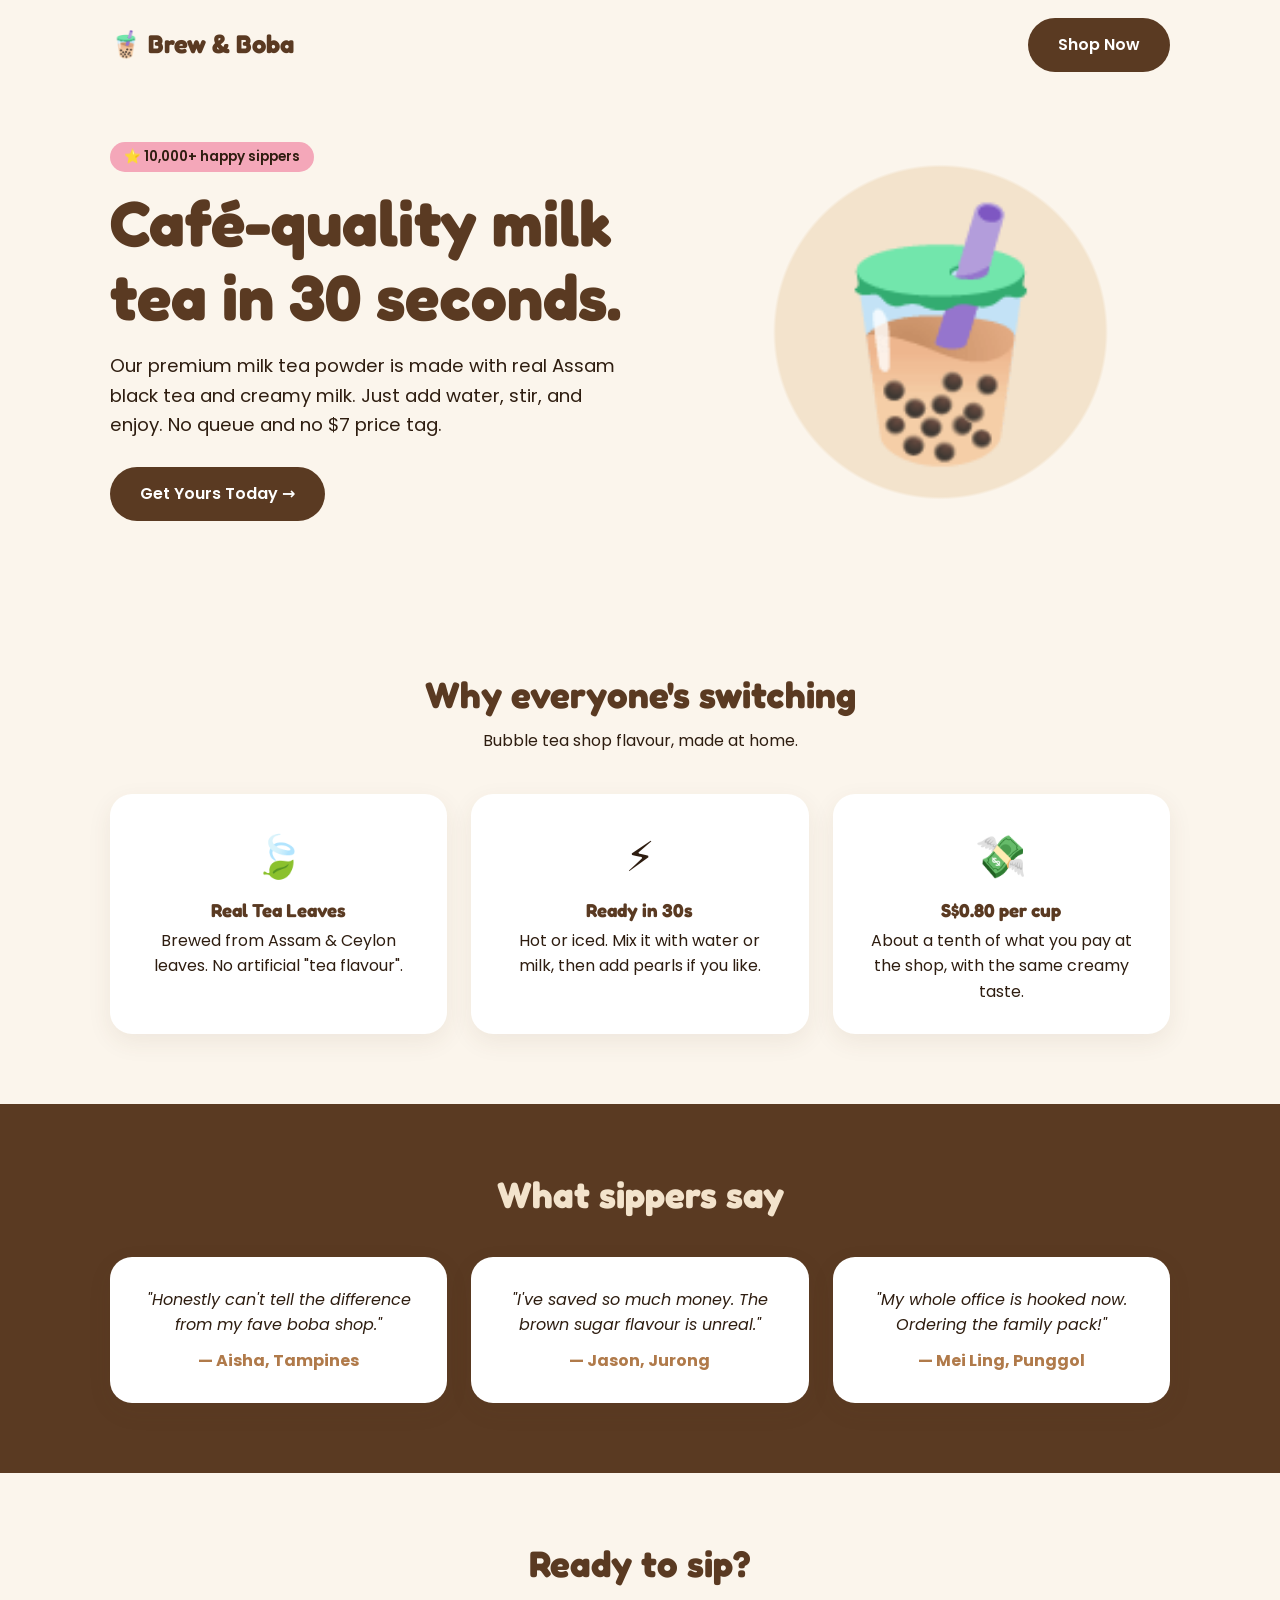
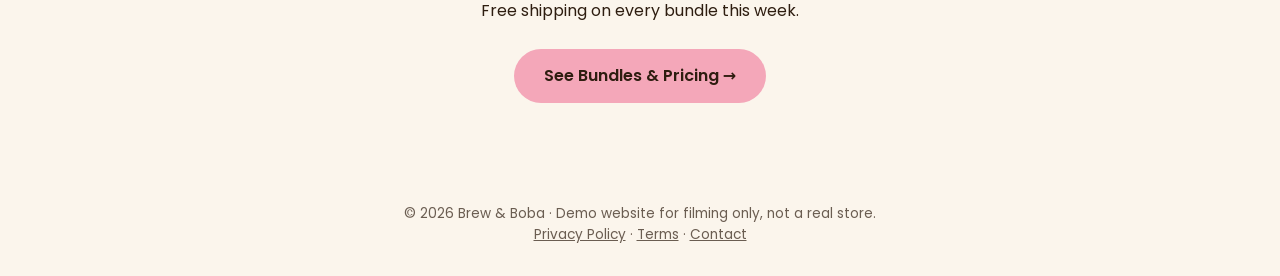
==== index.html @ b1eb2f06 "Brew & Boba demo store: landing, sales, thank-you pages with tracking" ====
<!doctype html><html lang="en"><head><meta charset="utf-8"><meta name="viewport" content="width=device-width,initial-scale=1"><link href="https://fonts.googleapis.com/css2?family=Fredoka:wght@500;700&family=Poppins:wght@400;600;700&display=swap" rel="stylesheet"><link rel="stylesheet" href="style.css"><script src="track.js"></script><title>Brew & Boba — Café Milk Tea at Home</title></head><body>
<div class="wrap"><nav><a class="logo" href="index.html">🧋 Brew &amp; Boba</a><a class="btn" href="sales.html" data-track="Nav Shop Now">Shop Now</a></nav>
<div class="hero"><div><span class="tag">⭐ 10,000+ happy sippers</span>
<h1>Café-quality milk tea in 30 seconds.</h1>
<p>Our premium milk tea powder is made with real Assam black tea and creamy milk. Just add water, stir, and enjoy. No queue and no $7 price tag.</p>
<a class="btn" href="sales.html" data-track="Hero Get Yours">Get Yours Today →</a></div><div class="cup">🧋</div></div></div>
<section><div class="wrap center"><h2>Why everyone's switching</h2><p>Bubble tea shop flavour, made at home.</p>
<div class="grid3">
<div class="card"><div class="ic">🍃</div><h3>Real Tea Leaves</h3><p>Brewed from Assam &amp; Ceylon leaves. No artificial "tea flavour".</p></div>
<div class="card"><div class="ic">⚡</div><h3>Ready in 30s</h3><p>Hot or iced. Mix it with water or milk, then add pearls if you like.</p></div>
<div class="card"><div class="ic">💸</div><h3>S$0.80 per cup</h3><p>About a tenth of what you pay at the shop, with the same creamy taste.</p></div>
</div></div></section>
<section class="band"><div class="wrap center"><h2>What sippers say</h2>
<div class="grid3">
<div class="card quote" style="color:var(--dark)">"Honestly can't tell the difference from my fave boba shop."<b>— Aisha, Tampines</b></div>
<div class="card quote" style="color:var(--dark)">"I've saved so much money. The brown sugar flavour is unreal."<b>— Jason, Jurong</b></div>
<div class="card quote" style="color:var(--dark)">"My whole office is hooked now. Ordering the family pack!"<b>— Mei Ling, Punggol</b></div>
</div></div></section>
<section><div class="wrap center"><h2>Ready to sip?</h2><p>Free shipping on every bundle this week.</p><br><a class="btn pink" href="sales.html" data-track="Bottom See Bundles">See Bundles &amp; Pricing →</a></div></section>
<footer>© 2026 Brew &amp; Boba · Demo website for filming only, not a real store.<br><a href="privacy.html" data-track="Footer Privacy">Privacy Policy</a> · <a href="terms.html" data-track="Footer Terms">Terms</a> · <a href="contact.html" data-track="Footer Contact">Contact</a></footer></body></html>
---- style.css ----
:root{--cream:#fbf5ec;--milk:#f3e3cc;--tea:#b07a4a;--brown:#5a3a22;--dark:#2e1d10;--pink:#f4a7b9;--green:#8fb573}
*{box-sizing:border-box;margin:0;padding:0}
body{font-family:'Poppins',system-ui,sans-serif;background:var(--cream);color:var(--dark);line-height:1.6}
h1,h2,h3{font-family:'Fredoka',sans-serif;line-height:1.15}
a{color:inherit}
.wrap{max-width:1100px;margin:0 auto;padding:0 20px}
nav{display:flex;justify-content:space-between;align-items:center;padding:18px 0}
.logo{font-family:'Fredoka';font-size:1.6rem;font-weight:700;color:var(--brown);text-decoration:none}
.btn{display:inline-block;background:var(--brown);color:#fff;padding:14px 30px;border-radius:999px;text-decoration:none;font-weight:600;border:0;cursor:pointer;font-size:1rem;transition:transform .15s,background .15s}
.btn:hover{transform:translateY(-2px);background:var(--tea)}
.btn.pink{background:var(--pink);color:var(--dark)}
.hero{display:grid;grid-template-columns:1.1fr .9fr;gap:40px;align-items:center;padding:50px 0 80px}
.hero h1{font-size:clamp(2.4rem,5vw,4rem);color:var(--brown)}
.hero p{font-size:1.15rem;margin:18px 0 28px;max-width:520px}
.tag{display:inline-block;background:var(--pink);padding:4px 14px;border-radius:999px;font-size:.85rem;font-weight:600;margin-bottom:14px}
.cup{font-size:clamp(9rem,20vw,15rem);text-align:center;background:radial-gradient(circle,var(--milk) 55%,transparent 56%);animation:float 3s ease-in-out infinite}
@keyframes float{50%{transform:translateY(-12px)}}
section{padding:70px 0}
.center{text-align:center}
h2{font-size:2.3rem;color:var(--brown);margin-bottom:12px}
.grid3{display:grid;grid-template-columns:repeat(3,1fr);gap:24px;margin-top:40px}
.card{background:#fff;border-radius:22px;padding:30px;box-shadow:0 8px 24px rgba(90,58,34,.08)}
.card .ic{font-size:2.6rem}
.card h3{margin:10px 0 6px;color:var(--brown)}
.band{background:var(--brown);color:var(--cream)}
.band h2{color:var(--milk)}
.quote{font-style:italic}
.quote b{display:block;font-style:normal;margin-top:10px;color:var(--tea)}
footer{text-align:center;padding:30px;font-size:.85rem;opacity:.7}
.flavors{display:grid;grid-template-columns:repeat(4,1fr);gap:18px;margin-top:30px}
.flavor{border-radius:20px;padding:26px 14px;text-align:center;font-weight:600}
.price{font-size:2.4rem;font-weight:700;color:var(--brown)}
.price s{font-size:1.2rem;opacity:.5;margin-left:8px}
.plan{position:relative;cursor:pointer;border:3px solid transparent;transition:border .15s}
.plan.sel{border-color:var(--tea)}
.plan .badge{position:absolute;top:-12px;right:18px;background:var(--pink);padding:3px 12px;border-radius:999px;font-size:.8rem;font-weight:700}
.plan ul{list-style:none;margin:14px 0}
.plan li::before{content:"✓ ";color:var(--green);font-weight:700}
form.checkout{max-width:520px;margin:30px auto 0;background:#fff;padding:32px;border-radius:22px;box-shadow:0 8px 24px rgba(90,58,34,.08)}
form label{display:block;font-weight:600;margin:14px 0 6px;font-size:.9rem}
form input{width:100%;padding:12px 14px;border:2px solid var(--milk);border-radius:12px;font:inherit}
form input:focus{outline:none;border-color:var(--tea)}
.row{display:grid;grid-template-columns:1fr 1fr;gap:12px}
.summary{display:flex;justify-content:space-between;margin:20px 0;padding-top:16px;border-top:2px dashed var(--milk);font-weight:700;font-size:1.1rem}
.note{font-size:.8rem;opacity:.6;text-align:center;margin-top:10px}
.timer{background:var(--dark);color:var(--pink);display:inline-block;padding:8px 18px;border-radius:12px;font-weight:700;margin-top:10px}
.ty{min-height:80vh;display:flex;flex-direction:column;justify-content:center;align-items:center;text-align:center;padding:40px 20px}
.ty .big{font-size:7rem;animation:float 3s ease-in-out infinite}
.receipt{background:#fff;border-radius:22px;padding:28px;margin:28px 0;min-width:300px;text-align:left;box-shadow:0 8px 24px rgba(90,58,34,.08)}
.receipt div{display:flex;justify-content:space-between;gap:30px;padding:6px 0}
.confetti{position:fixed;top:-20px;font-size:1.6rem;animation:fall linear forwards;pointer-events:none}
@keyframes fall{to{transform:translateY(110vh) rotate(540deg)}}
@media(max-width:760px){.hero,.grid3{grid-template-columns:1fr}.flavors{grid-template-columns:1fr 1fr}.hero{text-align:center}.hero p{margin-inline:auto}}
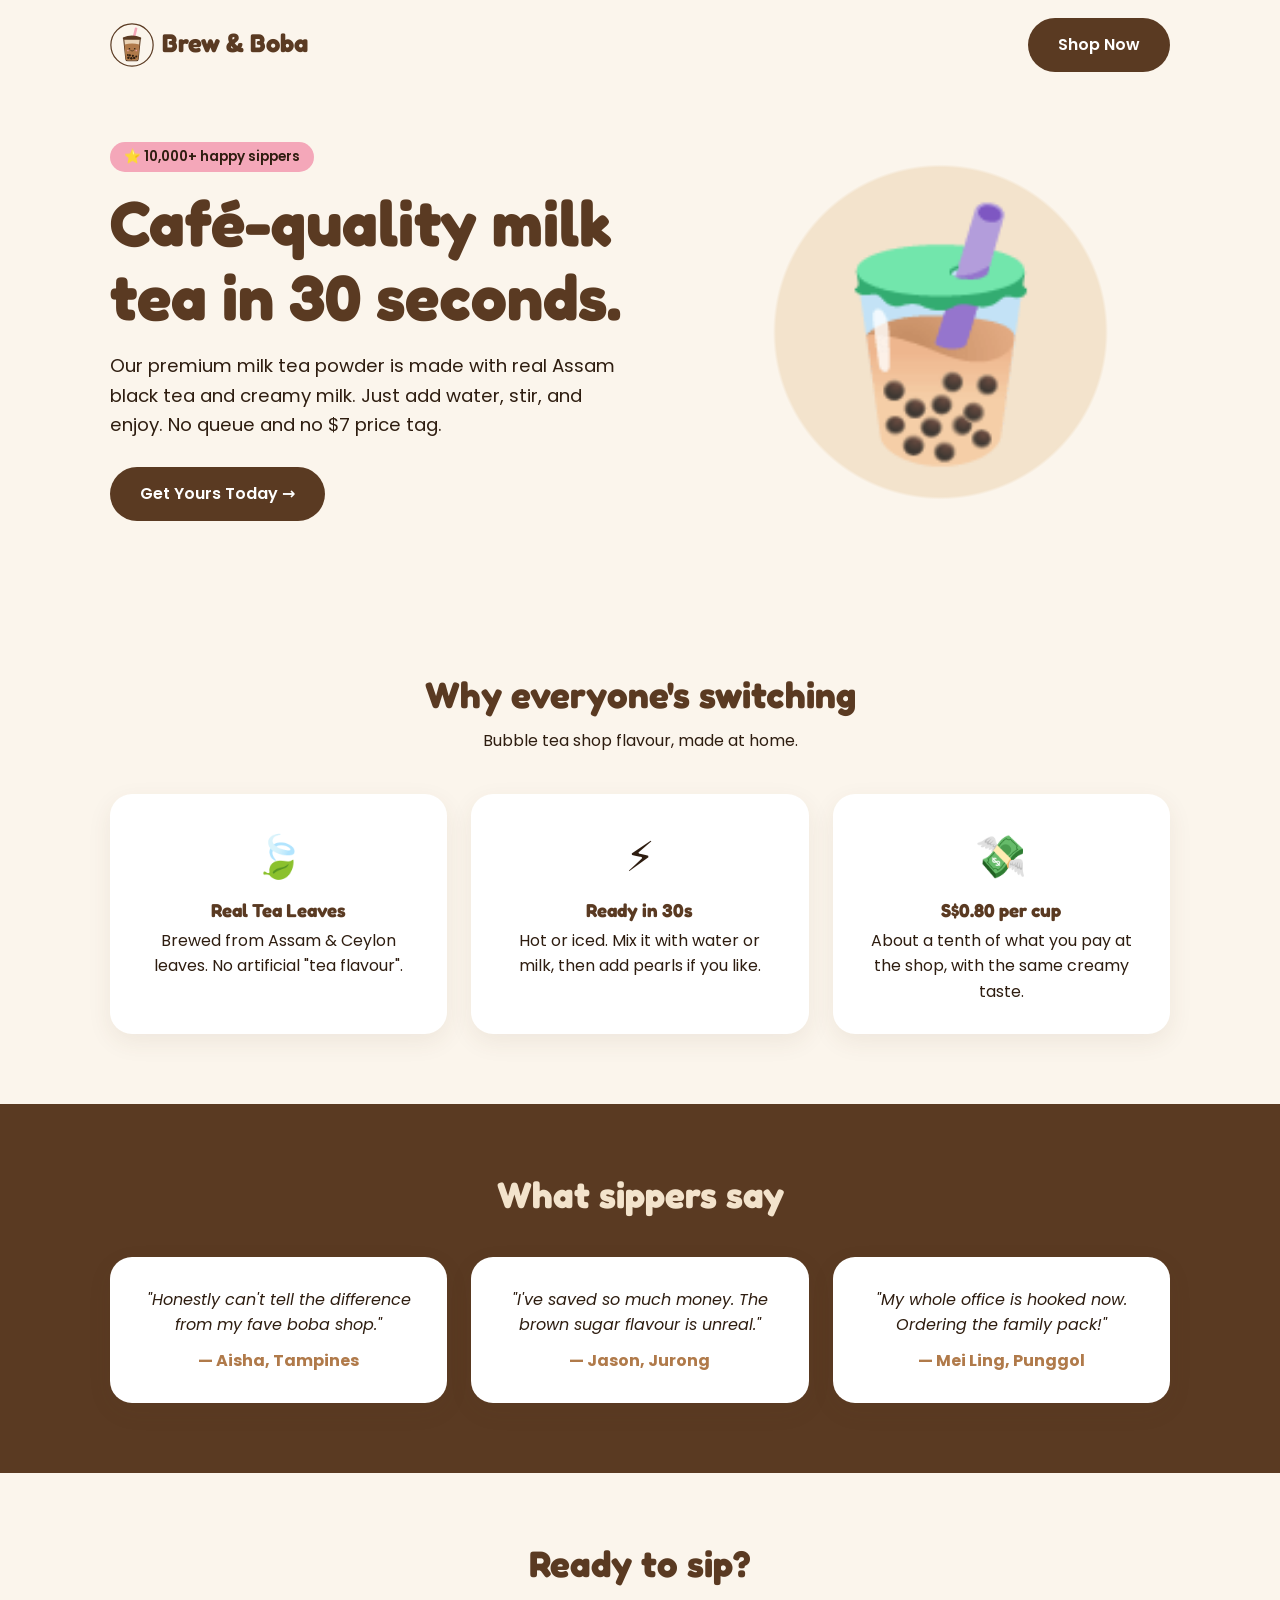
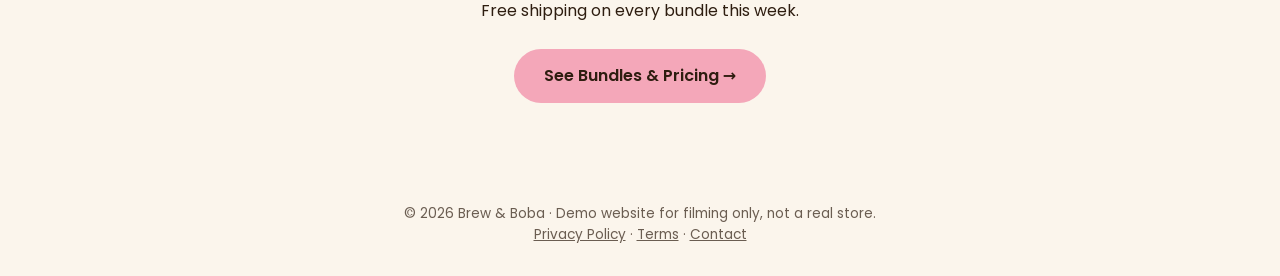
==== commit b36ab2a5: "Add logo" ====
--- a/index.html
+++ b/index.html
@@ -1,5 +1,5 @@
-<!doctype html><html lang="en"><head><meta charset="utf-8"><meta name="viewport" content="width=device-width,initial-scale=1"><link href="https://fonts.googleapis.com/css2?family=Fredoka:wght@500;700&family=Poppins:wght@400;600;700&display=swap" rel="stylesheet"><link rel="stylesheet" href="style.css"><script src="track.js"></script><title>Brew & Boba — Café Milk Tea at Home</title></head><body>
-<div class="wrap"><nav><a class="logo" href="index.html">🧋 Brew &amp; Boba</a><a class="btn" href="sales.html" data-track="Nav Shop Now">Shop Now</a></nav>
+<!doctype html><html lang="en"><head><meta charset="utf-8"><meta name="viewport" content="width=device-width,initial-scale=1"><link href="https://fonts.googleapis.com/css2?family=Fredoka:wght@500;700&family=Poppins:wght@400;600;700&display=swap" rel="stylesheet"><link rel="stylesheet" href="style.css"><script src="track.js"></script><link rel="icon" href="logo.svg"><title>Brew & Boba — Café Milk Tea at Home</title></head><body>
+<div class="wrap"><nav><a class="logo" href="index.html"><img src="logo.svg" alt="" style="height:44px;vertical-align:middle;margin-right:8px">Brew &amp; Boba</a><a class="btn" href="sales.html" data-track="Nav Shop Now">Shop Now</a></nav>
 <div class="hero"><div><span class="tag">⭐ 10,000+ happy sippers</span>
 <h1>Café-quality milk tea in 30 seconds.</h1>
 <p>Our premium milk tea powder is made with real Assam black tea and creamy milk. Just add water, stir, and enjoy. No queue and no $7 price tag.</p>
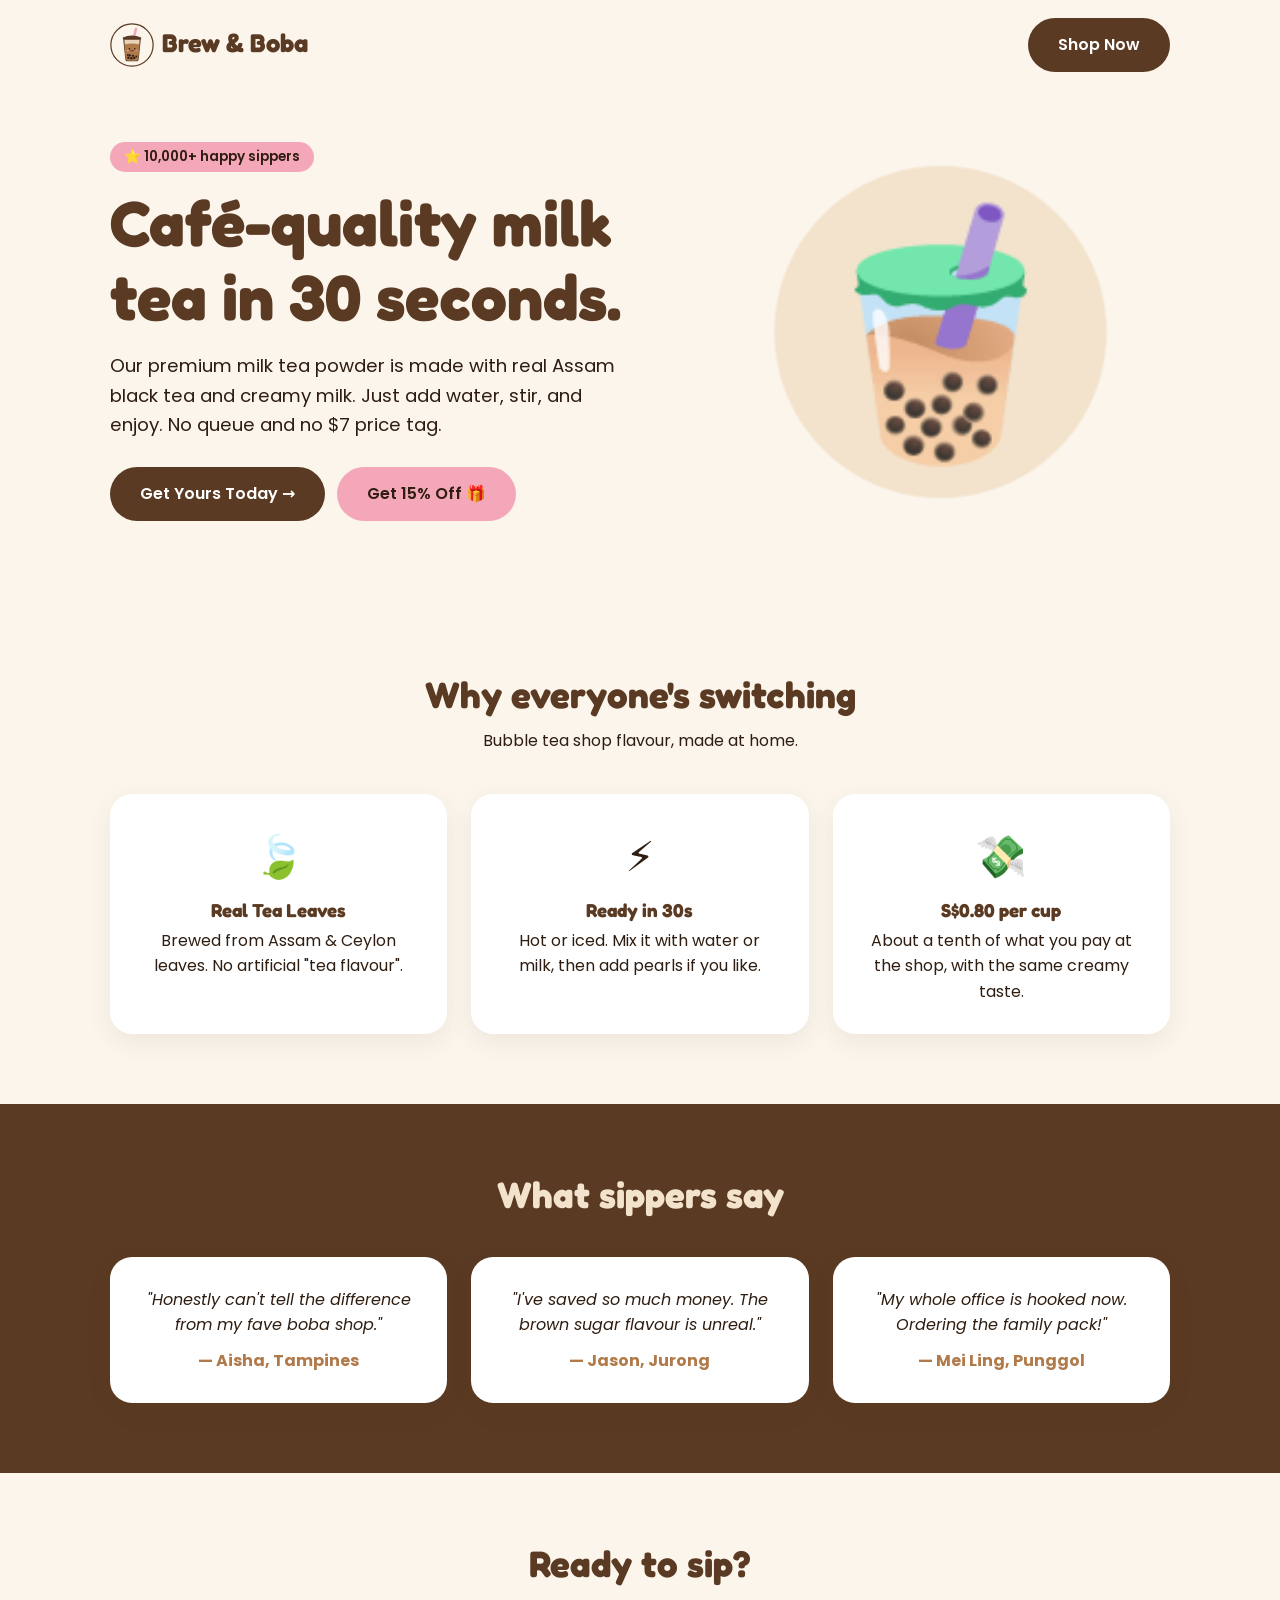
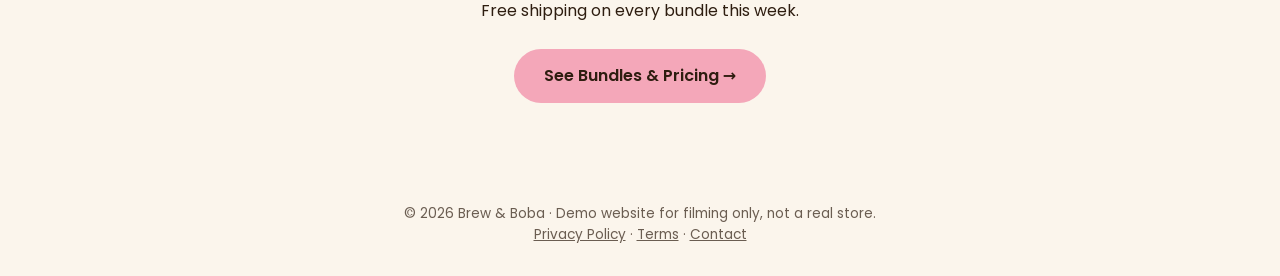
==== commit 7420692c: "Add lead capture page" ====
--- a/index.html
+++ b/index.html
@@ -1,9 +1,22 @@
-<!doctype html><html lang="en"><head><meta charset="utf-8"><meta name="viewport" content="width=device-width,initial-scale=1"><link href="https://fonts.googleapis.com/css2?family=Fredoka:wght@500;700&family=Poppins:wght@400;600;700&display=swap" rel="stylesheet"><link rel="stylesheet" href="style.css"><script src="track.js"></script><link rel="icon" href="logo.svg"><title>Brew & Boba — Café Milk Tea at Home</title></head><body>
+<!doctype html><html lang="en"><head>
+<!-- Google Tag Manager -->
+<script>(function(w,d,s,l,i){w[l]=w[l]||[];w[l].push({'gtm.start':
+new Date().getTime(),event:'gtm.js'});var f=d.getElementsByTagName(s)[0],
+j=d.createElement(s),dl=l!='dataLayer'?'&l='+l:'';j.async=true;j.src=
+'https://www.googletagmanager.com/gtm.js?id='+i+dl;f.parentNode.insertBefore(j,f);
+})(window,document,'script','dataLayer','GTM-KQWDF2WQ');</script>
+<!-- End Google Tag Manager -->
+<meta charset="utf-8"><meta name="viewport" content="width=device-width,initial-scale=1"><link href="https://fonts.googleapis.com/css2?family=Fredoka:wght@500;700&family=Poppins:wght@400;600;700&display=swap" rel="stylesheet"><link rel="stylesheet" href="style.css"><script src="track.js"></script><link rel="icon" href="logo.svg"><title>Brew & Boba — Café Milk Tea at Home</title></head><body>
+<!-- Google Tag Manager (noscript) -->
+<noscript><iframe src="https://www.googletagmanager.com/ns.html?id=GTM-KQWDF2WQ"
+height="0" width="0" style="display:none;visibility:hidden"></iframe></noscript>
+<!-- End Google Tag Manager (noscript) -->
+
 <div class="wrap"><nav><a class="logo" href="index.html"><img src="logo.svg" alt="" style="height:44px;vertical-align:middle;margin-right:8px">Brew &amp; Boba</a><a class="btn" href="sales.html" data-track="Nav Shop Now">Shop Now</a></nav>
 <div class="hero"><div><span class="tag">⭐ 10,000+ happy sippers</span>
 <h1>Café-quality milk tea in 30 seconds.</h1>
 <p>Our premium milk tea powder is made with real Assam black tea and creamy milk. Just add water, stir, and enjoy. No queue and no $7 price tag.</p>
-<a class="btn" href="sales.html" data-track="Hero Get Yours">Get Yours Today →</a></div><div class="cup">🧋</div></div></div>
+<a class="btn" href="sales.html" data-track="Hero Get Yours">Get Yours Today →</a> <a class="btn pink" href="lead.html" data-track="Hero Get 15% Off" style="margin-left:8px">Get 15% Off 🎁</a></div><div class="cup">🧋</div></div></div>
 <section><div class="wrap center"><h2>Why everyone's switching</h2><p>Bubble tea shop flavour, made at home.</p>
 <div class="grid3">
 <div class="card"><div class="ic">🍃</div><h3>Real Tea Leaves</h3><p>Brewed from Assam &amp; Ceylon leaves. No artificial "tea flavour".</p></div>
